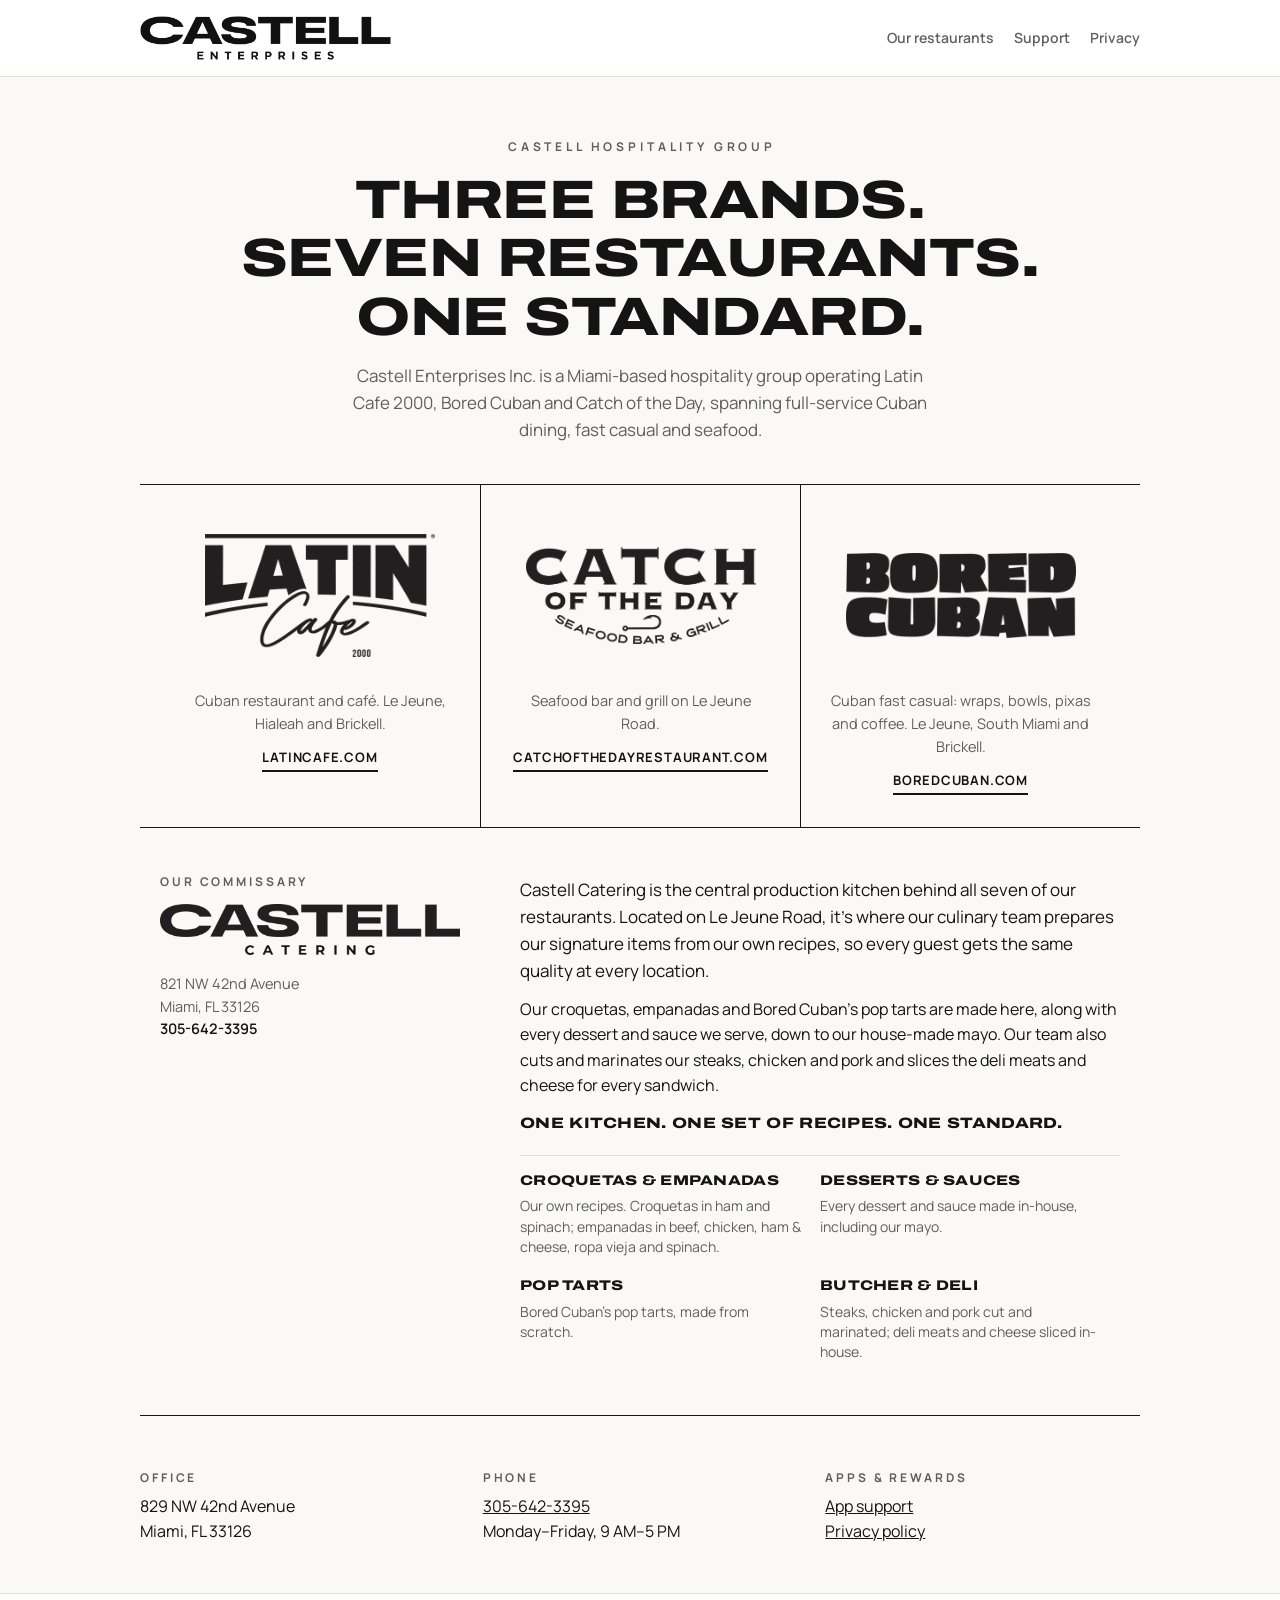
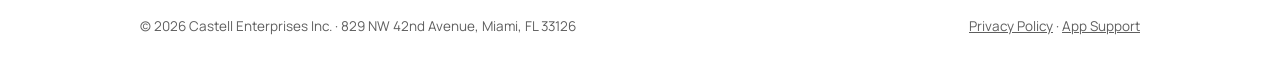
==== index.html @ cfb18355 "copy: rewrite commissary section (professional/commercial) Problem: commissary copy repeated 'from s" ====
<!doctype html><html lang="en"><head><meta charset="utf-8"><meta name="viewport" content="width=device-width,initial-scale=1"><link rel="preconnect" href="https://fonts.googleapis.com"><link rel="preconnect" href="https://fonts.gstatic.com" crossorigin><link rel="stylesheet" href="https://fonts.googleapis.com/css2?family=Archivo:wdth,wght@125,800&family=Manrope:wght@400;600;700&display=swap"><link rel="icon" href="/assets/favicon.svg" type="image/svg+xml"><link rel="stylesheet" href="/assets/site.css"><title>Castell Enterprises Inc.</title><meta name="description" content="Castell Enterprises Inc. is a Miami-based hospitality group operating Latin Cafe 2000, Bored Cuban and Catch of the Day."></head><body>
<header class="top"><div class="wrap"><a class="mark" href="/"><img src="/assets/castell-enterprises.png" alt="Castell Enterprises"></a><nav><a href="/#brands">Our restaurants</a><a href="/support/">Support</a><a href="/privacy/">Privacy</a></nav></div></header>
<section class="hero"><div class="wrap"><p class="eyebrow">Castell Hospitality Group</p><h1><span>Three brands.</span> <span>Seven restaurants.</span> <span>One standard.</span></h1><p>Castell Enterprises Inc. is a Miami-based hospitality group operating Latin Cafe 2000, Bored Cuban and Catch of the Day, spanning full-service Cuban dining, fast casual and seafood.</p></div></section>
<main id="brands">
<div class="rule"></div>
<div class="brands wrap">
<a class="brand" href="https://www.latincafe.com"><div class="logo"><img src="/assets/lc-mark.png" alt="Latin Cafe 2000"></div><p>Cuban restaurant and café. Le Jeune, Hialeah and Brickell.</p><span class="go">latincafe.com</span></a>
<a class="brand" href="https://www.catchofthedayrestaurant.com"><div class="logo"><img src="/assets/cotd-mark.png" alt="Catch of the Day"></div><p>Seafood bar and grill on Le Jeune Road.</p><span class="go">catchofthedayrestaurant.com</span></a>
<a class="brand" href="https://www.boredcuban.com"><div class="logo"><img src="/assets/bc-mark.png" alt="Bored Cuban"></div><p>Cuban fast casual: wraps, bowls, pixas and coffee. Le Jeune, South Miami and Brickell.</p><span class="go">boredcuban.com</span></a>
</div>
<div class="rule"></div>
<section class="commissary wrap">
<div class="cm-logo"><p class="label">Our commissary</p><img src="/assets/castell-catering.png" alt="Castell Catering"><p class="cm-addr">821 NW 42nd Avenue<br>Miami, FL 33126<br><a href="tel:+13056423395">305-642-3395</a></p></div>
<div class="cm-text">
<p class="lead">Castell Catering is the central production kitchen behind all seven of our restaurants. Located on Le Jeune Road, it's where our culinary team prepares our signature items from our own recipes, so every guest gets the same quality at every location.</p>
<p>Our croquetas, empanadas and Bored Cuban's pop tarts are made here, along with every dessert and sauce we serve, down to our house-made mayo. Our team also cuts and marinates our steaks, chicken and pork and slices the deli meats and cheese for every sandwich.</p>
<p class="cm-tag">One kitchen. One set of recipes. One standard.</p>
<ul class="cm-list">
<li><b>Croquetas &amp; empanadas</b><span>Our own recipes. Croquetas in ham and spinach; empanadas in beef, chicken, ham &amp; cheese, ropa vieja and spinach.</span></li>
<li><b>Desserts &amp; sauces</b><span>Every dessert and sauce made in-house, including our mayo.</span></li>
<li><b>Pop tarts</b><span>Bored Cuban's pop tarts, made from scratch.</span></li>
<li><b>Butcher &amp; deli</b><span>Steaks, chicken and pork cut and marinated; deli meats and cheese sliced in-house.</span></li>
</ul>
</div>
</section>
<div class="rule"></div>
<section class="info wrap"><div class="cols">
<div><h3>Office</h3><p>829 NW 42nd Avenue<br>Miami, FL 33126</p></div>
<div><h3>Phone</h3><p><a href="tel:+13056423395">305-642-3395</a><br>Monday–Friday, 9 AM–5 PM</p></div>
<div><h3>Apps &amp; rewards</h3><p><a href="/support/">App support</a><br><a href="/privacy/">Privacy policy</a></p></div>
</div></section>
</main>
<footer><div class="wrap"><span>© 2026 Castell Enterprises Inc. · 829 NW 42nd Avenue, Miami, FL 33126</span><span><a href="/privacy/">Privacy Policy</a> · <a href="/support/">App Support</a></span></div></footer>
</body></html>
---- assets/site.css ----
/* Monochrome, matching the Castell wordmark: black on warm white, one hairline accent */
:root{--ink:#141414;--muted:#5f5f5f;--line:#e2e0da;--paper:#faf9f6;--card:#ffffff;
--display:"Archivo",system-ui,sans-serif;--body:"Manrope",system-ui,-apple-system,"Segoe UI",sans-serif}
*{box-sizing:border-box}html{-webkit-text-size-adjust:100%}
body{margin:0;background:var(--paper);color:var(--ink);font:16px/1.6 var(--body)}
a{color:inherit}
.wrap{max-width:1040px;margin:0 auto;padding-inline:20px}
header.top{border-bottom:1px solid var(--line);background:var(--card)}
header.top .wrap{display:flex;align-items:center;justify-content:space-between;gap:16px;padding-block:16px}
.mark img{display:block;height:44px;width:auto}
nav a{color:var(--muted);text-decoration:none;font-size:14px;font-weight:600;margin-left:20px;white-space:nowrap}nav a:hover{color:var(--ink)}
.hero{padding-block:64px 40px;text-align:center}
.hero .eyebrow{font:700 12px/1 var(--body);letter-spacing:.32em;text-transform:uppercase;color:var(--muted);margin:0 auto 18px;max-width:none;padding-left:.32em}
.hero h1{font-family:var(--display);font-weight:800;font-stretch:125%;font-size:clamp(32px,6vw,58px);line-height:1.02;letter-spacing:-.01em;text-transform:uppercase;margin:0 auto 16px;max-width:820px;text-wrap:balance}
.hero p{max-width:600px;margin:0 auto;color:var(--muted);font-size:17px}
.rule{height:1px;background:var(--ink);max-width:1000px;margin:0 auto}
.brands{display:grid;grid-template-columns:repeat(3,1fr);margin:0 auto;max-width:1000px}
.brand{padding:36px 28px 32px;text-decoration:none;display:flex;flex-direction:column;align-items:center;text-align:center;border-left:1px solid var(--ink)}
.brand:first-child{border-left:0}
.brand .logo{height:150px;display:flex;align-items:center;justify-content:center;margin-bottom:18px}
.brand .logo img{max-height:130px;max-width:230px;width:auto;height:auto}
.brand p{margin:0;color:var(--muted);font-size:14.5px;max-width:260px}
.brand .go{display:inline-block;margin-top:12px;font-weight:700;font-size:13px;letter-spacing:.06em;text-transform:uppercase;border-bottom:2px solid var(--ink);padding-bottom:2px}
.brand:hover .go{opacity:.7}
section.info{padding-block:56px 48px}
.cols{display:grid;grid-template-columns:repeat(auto-fit,minmax(220px,1fr));gap:28px;max-width:1000px;margin:0 auto}
.cols h3{font:700 12px/1 var(--body);letter-spacing:.24em;text-transform:uppercase;color:var(--muted);margin:0 0 10px}
.cols p{margin:0}
footer{border-top:1px solid var(--line);padding-block:22px;color:var(--muted);font-size:13.5px;background:var(--card)}
footer .wrap{display:flex;flex-wrap:wrap;gap:8px 20px;justify-content:space-between}
footer a{color:var(--muted)}
.doc{max-width:760px;padding-block:48px 60px}
.doc h1{font-family:var(--display);font-weight:800;font-stretch:125%;text-transform:uppercase;font-size:clamp(28px,5vw,40px);line-height:1.05;margin:0 0 8px}
.doc .updated{color:var(--muted);margin:0 0 28px}
.doc h2{font:700 17px/1.3 var(--body);margin:30px 0 8px}
.doc ul{padding-left:20px}.doc li{margin:4px 0}
.loc{display:grid;grid-template-columns:repeat(auto-fit,minmax(220px,1fr));gap:14px;margin:14px 0 6px}
.loc .b{background:var(--card);border:1px solid var(--line);border-radius:10px;padding:16px 18px}
.loc .b img{height:46px;width:auto;display:block;margin-bottom:12px}
.loc .s{margin:0 0 10px;font-size:14.5px;line-height:1.45}
.loc .s:last-child{margin-bottom:0}
.loc .s b{display:block}
.loc a{text-decoration:none;font-weight:600;white-space:nowrap}
@media (max-width:760px){.brands{grid-template-columns:1fr}.brand{border-left:0;border-top:1px solid var(--ink)}.brand:first-child{border-top:0}}
@media (max-width:520px){.mark img{height:34px}nav a{margin-left:12px;font-size:13px}nav a:first-child{display:none}.hero{padding-block:44px 32px}}

.hero h1{max-width:none;font-size:clamp(20px,5.6vw,54px);line-height:1.08}.hero h1 span{display:block;white-space:nowrap}

.commissary{display:grid;grid-template-columns:minmax(220px,320px) 1fr;gap:40px;align-items:start;max-width:1000px;margin:0 auto;padding-block:48px}
.commissary .label{font:700 12px/1 var(--body);letter-spacing:.24em;text-transform:uppercase;color:var(--muted);margin:0 0 16px}
.commissary .cm-logo img{width:100%;max-width:300px;height:auto;display:block}
.commissary .lead{font-size:17px;margin:0 0 12px}
.commissary .cm-text p{margin:0 0 12px;color:var(--ink)}
.cm-list{list-style:none;padding:0;margin:20px 0 0;display:grid;grid-template-columns:repeat(2,1fr);gap:0;border-top:1px solid var(--line)}
.cm-list li{padding:14px 18px 4px 0}
.cm-list b{display:block;font-family:var(--display);font-weight:800;font-stretch:125%;text-transform:uppercase;font-size:14px;letter-spacing:.02em;margin-bottom:4px}
.cm-list span{color:var(--muted);font-size:14px;line-height:1.45;display:block}
@media (max-width:760px){.commissary{grid-template-columns:1fr;gap:20px;padding-block:36px}.cm-list{grid-template-columns:1fr}.cm-list li{padding:12px 0 0}}
.commissary .cm-addr{margin:18px 0 0;color:var(--muted);font-size:14.5px;line-height:1.55}.commissary .cm-addr a{color:var(--ink);font-weight:600;text-decoration:none}
.commissary .cm-tag{font-family:var(--display);font-weight:800;font-stretch:125%;text-transform:uppercase;font-size:15px;letter-spacing:.02em;margin:16px 0 0}
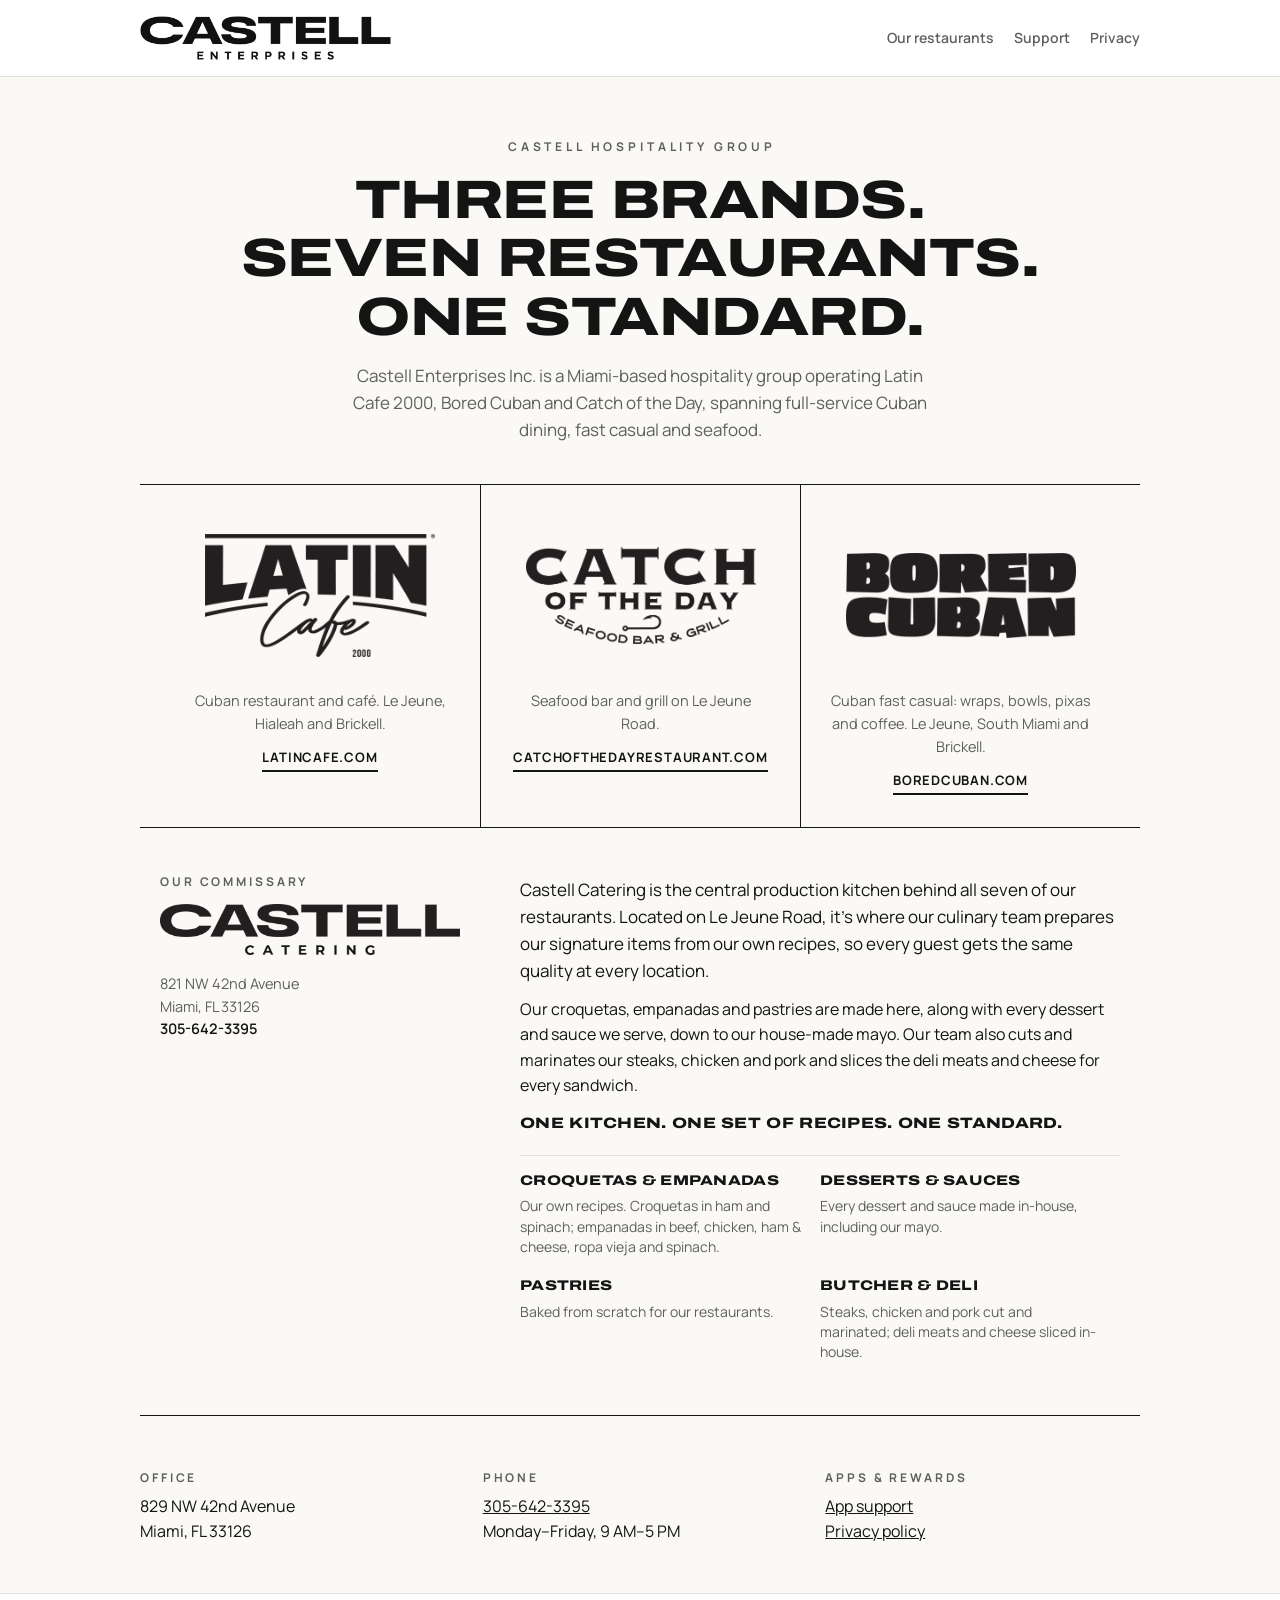
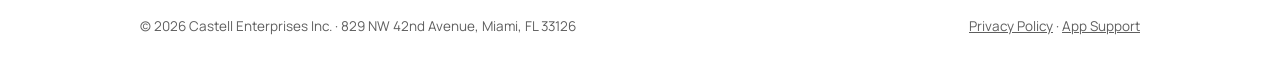
==== commit 87d2d613: "copy: generic 'pastries' instead of pop tarts Problem: Eric prefers not to name the pop tarts specif" ====
--- a/index.html
+++ b/index.html
@@ -13,12 +13,12 @@
 <div class="cm-logo"><p class="label">Our commissary</p><img src="/assets/castell-catering.png" alt="Castell Catering"><p class="cm-addr">821 NW 42nd Avenue<br>Miami, FL 33126<br><a href="tel:+13056423395">305-642-3395</a></p></div>
 <div class="cm-text">
 <p class="lead">Castell Catering is the central production kitchen behind all seven of our restaurants. Located on Le Jeune Road, it's where our culinary team prepares our signature items from our own recipes, so every guest gets the same quality at every location.</p>
-<p>Our croquetas, empanadas and Bored Cuban's pop tarts are made here, along with every dessert and sauce we serve, down to our house-made mayo. Our team also cuts and marinates our steaks, chicken and pork and slices the deli meats and cheese for every sandwich.</p>
+<p>Our croquetas, empanadas and pastries are made here, along with every dessert and sauce we serve, down to our house-made mayo. Our team also cuts and marinates our steaks, chicken and pork and slices the deli meats and cheese for every sandwich.</p>
 <p class="cm-tag">One kitchen. One set of recipes. One standard.</p>
 <ul class="cm-list">
 <li><b>Croquetas &amp; empanadas</b><span>Our own recipes. Croquetas in ham and spinach; empanadas in beef, chicken, ham &amp; cheese, ropa vieja and spinach.</span></li>
 <li><b>Desserts &amp; sauces</b><span>Every dessert and sauce made in-house, including our mayo.</span></li>
-<li><b>Pop tarts</b><span>Bored Cuban's pop tarts, made from scratch.</span></li>
+<li><b>Pastries</b><span>Baked from scratch for our restaurants.</span></li>
 <li><b>Butcher &amp; deli</b><span>Steaks, chicken and pork cut and marinated; deli meats and cheese sliced in-house.</span></li>
 </ul>
 </div>
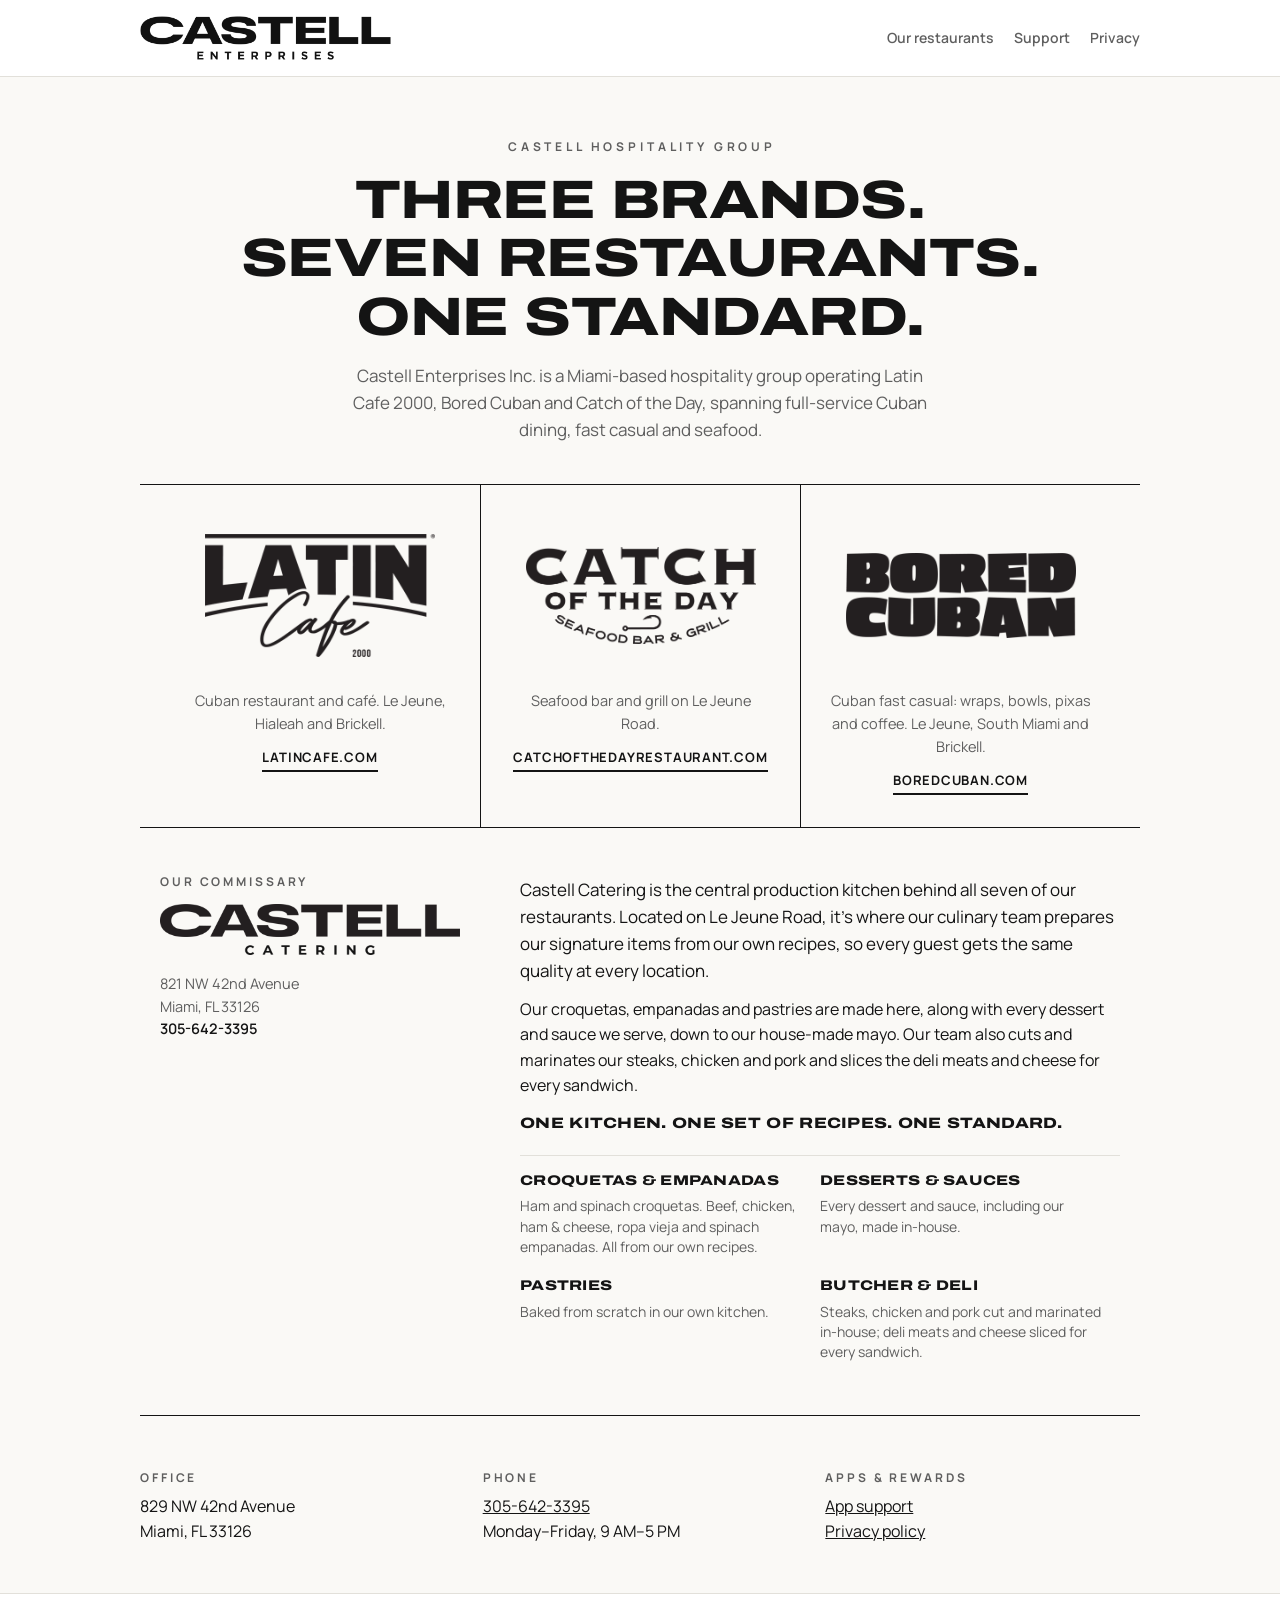
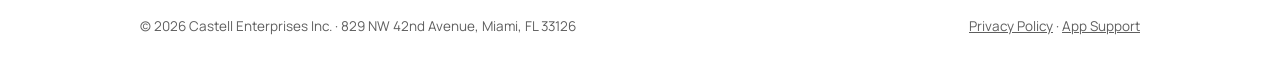
==== commit e0e9b5a4: "copy: rewrite commissary highlights Problem: 'Croquetas in ham and spinach' read awkwardly. Solution" ====
--- a/index.html
+++ b/index.html
@@ -16,10 +16,10 @@
 <p>Our croquetas, empanadas and pastries are made here, along with every dessert and sauce we serve, down to our house-made mayo. Our team also cuts and marinates our steaks, chicken and pork and slices the deli meats and cheese for every sandwich.</p>
 <p class="cm-tag">One kitchen. One set of recipes. One standard.</p>
 <ul class="cm-list">
-<li><b>Croquetas &amp; empanadas</b><span>Our own recipes. Croquetas in ham and spinach; empanadas in beef, chicken, ham &amp; cheese, ropa vieja and spinach.</span></li>
-<li><b>Desserts &amp; sauces</b><span>Every dessert and sauce made in-house, including our mayo.</span></li>
-<li><b>Pastries</b><span>Baked from scratch for our restaurants.</span></li>
-<li><b>Butcher &amp; deli</b><span>Steaks, chicken and pork cut and marinated; deli meats and cheese sliced in-house.</span></li>
+<li><b>Croquetas &amp; empanadas</b><span>Ham and spinach croquetas. Beef, chicken, ham &amp; cheese, ropa vieja and spinach empanadas. All from our own recipes.</span></li>
+<li><b>Desserts &amp; sauces</b><span>Every dessert and sauce, including our mayo, made in-house.</span></li>
+<li><b>Pastries</b><span>Baked from scratch in our own kitchen.</span></li>
+<li><b>Butcher &amp; deli</b><span>Steaks, chicken and pork cut and marinated in-house; deli meats and cheese sliced for every sandwich.</span></li>
 </ul>
 </div>
 </section>
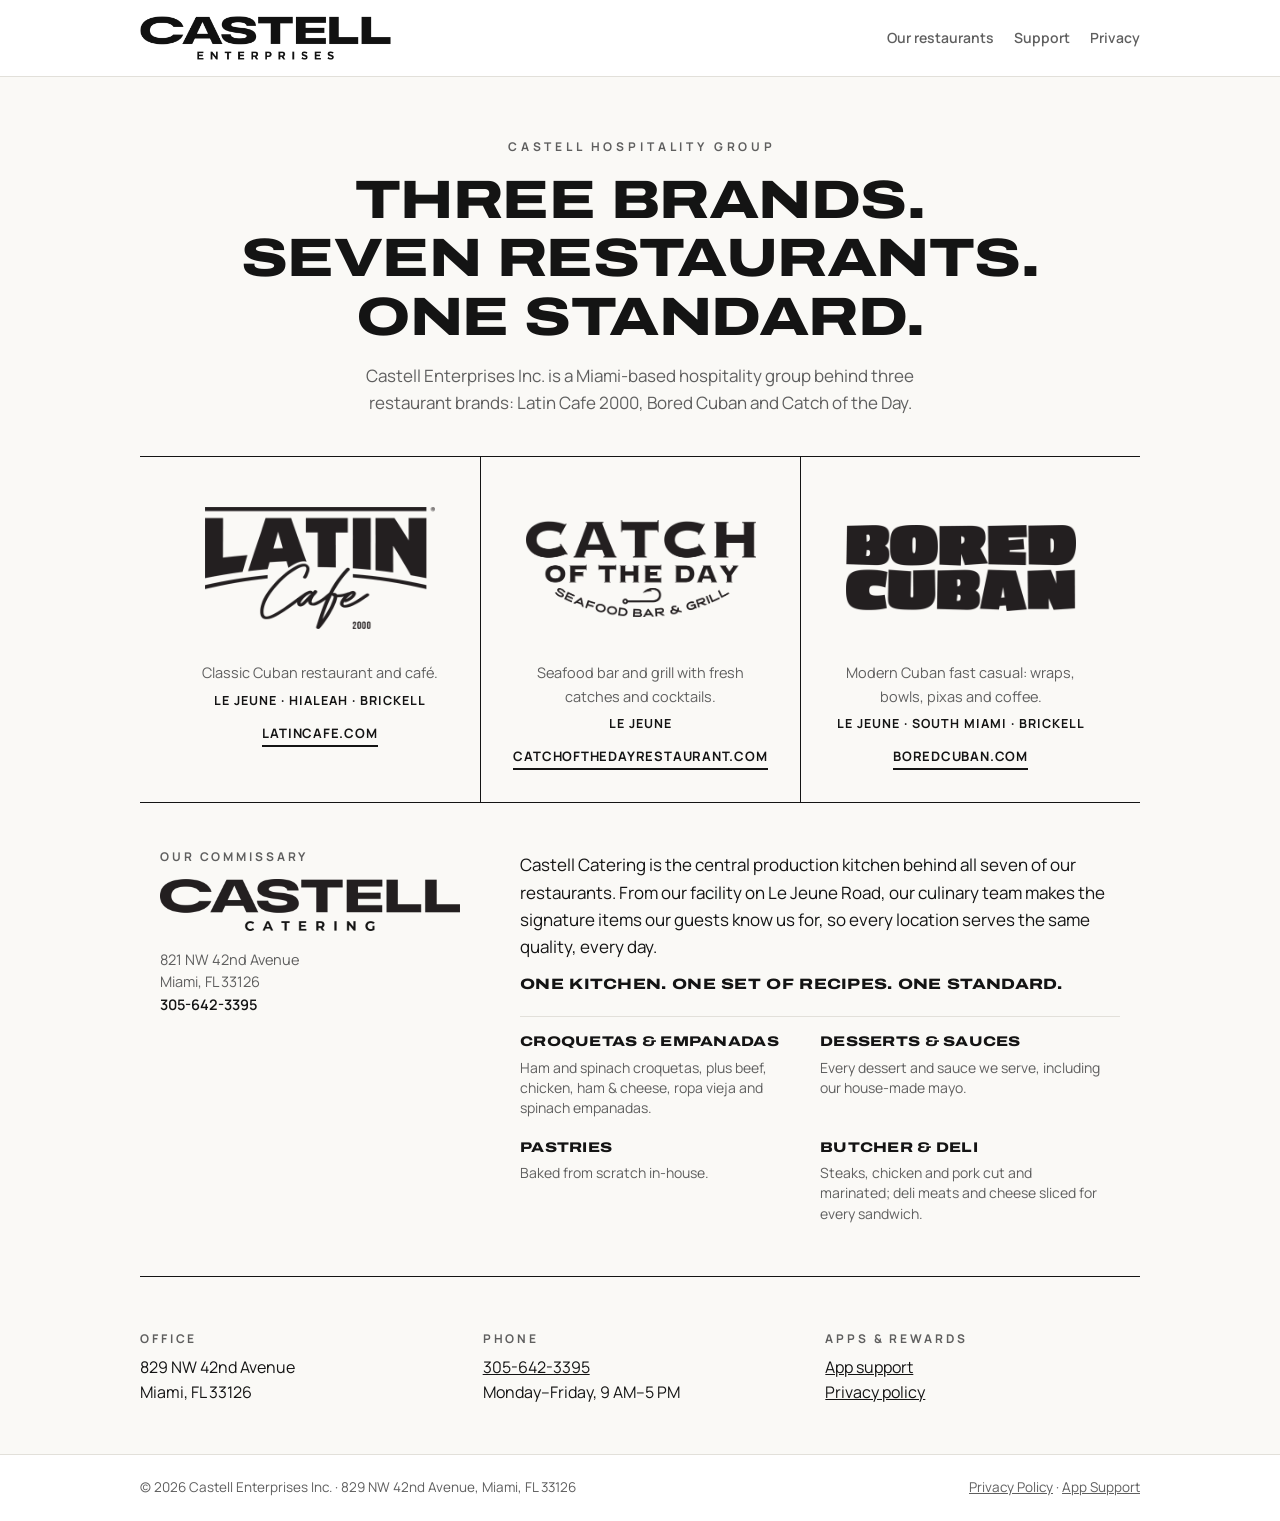
==== commit 4de33023: "copy: full polish pass (hero, brand cards, commissary) Problem: copy had awkward phrasing and repeti" ====
--- a/index.html
+++ b/index.html
@@ -1,25 +1,24 @@
 <!doctype html><html lang="en"><head><meta charset="utf-8"><meta name="viewport" content="width=device-width,initial-scale=1"><link rel="preconnect" href="https://fonts.googleapis.com"><link rel="preconnect" href="https://fonts.gstatic.com" crossorigin><link rel="stylesheet" href="https://fonts.googleapis.com/css2?family=Archivo:wdth,wght@125,800&family=Manrope:wght@400;600;700&display=swap"><link rel="icon" href="/assets/favicon.svg" type="image/svg+xml"><link rel="stylesheet" href="/assets/site.css"><title>Castell Enterprises Inc.</title><meta name="description" content="Castell Enterprises Inc. is a Miami-based hospitality group operating Latin Cafe 2000, Bored Cuban and Catch of the Day."></head><body>
 <header class="top"><div class="wrap"><a class="mark" href="/"><img src="/assets/castell-enterprises.png" alt="Castell Enterprises"></a><nav><a href="/#brands">Our restaurants</a><a href="/support/">Support</a><a href="/privacy/">Privacy</a></nav></div></header>
-<section class="hero"><div class="wrap"><p class="eyebrow">Castell Hospitality Group</p><h1><span>Three brands.</span> <span>Seven restaurants.</span> <span>One standard.</span></h1><p>Castell Enterprises Inc. is a Miami-based hospitality group operating Latin Cafe 2000, Bored Cuban and Catch of the Day, spanning full-service Cuban dining, fast casual and seafood.</p></div></section>
+<section class="hero"><div class="wrap"><p class="eyebrow">Castell Hospitality Group</p><h1><span>Three brands.</span> <span>Seven restaurants.</span> <span>One standard.</span></h1><p>Castell Enterprises Inc. is a Miami-based hospitality group behind three restaurant brands: Latin Cafe 2000, Bored Cuban and Catch of the Day.</p></div></section>
 <main id="brands">
 <div class="rule"></div>
 <div class="brands wrap">
-<a class="brand" href="https://www.latincafe.com"><div class="logo"><img src="/assets/lc-mark.png" alt="Latin Cafe 2000"></div><p>Cuban restaurant and café. Le Jeune, Hialeah and Brickell.</p><span class="go">latincafe.com</span></a>
-<a class="brand" href="https://www.catchofthedayrestaurant.com"><div class="logo"><img src="/assets/cotd-mark.png" alt="Catch of the Day"></div><p>Seafood bar and grill on Le Jeune Road.</p><span class="go">catchofthedayrestaurant.com</span></a>
-<a class="brand" href="https://www.boredcuban.com"><div class="logo"><img src="/assets/bc-mark.png" alt="Bored Cuban"></div><p>Cuban fast casual: wraps, bowls, pixas and coffee. Le Jeune, South Miami and Brickell.</p><span class="go">boredcuban.com</span></a>
+<a class="brand" href="https://www.latincafe.com"><div class="logo"><img src="/assets/lc-mark.png" alt="Latin Cafe 2000"></div><p>Classic Cuban restaurant and café.</p><p class="locs">Le Jeune · Hialeah · Brickell</p><span class="go">latincafe.com</span></a>
+<a class="brand" href="https://www.catchofthedayrestaurant.com"><div class="logo"><img src="/assets/cotd-mark.png" alt="Catch of the Day"></div><p>Seafood bar and grill with fresh catches and cocktails.</p><p class="locs">Le Jeune</p><span class="go">catchofthedayrestaurant.com</span></a>
+<a class="brand" href="https://www.boredcuban.com"><div class="logo"><img src="/assets/bc-mark.png" alt="Bored Cuban"></div><p>Modern Cuban fast casual: wraps, bowls, pixas and coffee.</p><p class="locs">Le Jeune · South Miami · Brickell</p><span class="go">boredcuban.com</span></a>
 </div>
 <div class="rule"></div>
 <section class="commissary wrap">
 <div class="cm-logo"><p class="label">Our commissary</p><img src="/assets/castell-catering.png" alt="Castell Catering"><p class="cm-addr">821 NW 42nd Avenue<br>Miami, FL 33126<br><a href="tel:+13056423395">305-642-3395</a></p></div>
 <div class="cm-text">
-<p class="lead">Castell Catering is the central production kitchen behind all seven of our restaurants. Located on Le Jeune Road, it's where our culinary team prepares our signature items from our own recipes, so every guest gets the same quality at every location.</p>
-<p>Our croquetas, empanadas and pastries are made here, along with every dessert and sauce we serve, down to our house-made mayo. Our team also cuts and marinates our steaks, chicken and pork and slices the deli meats and cheese for every sandwich.</p>
+<p class="lead">Castell Catering is the central production kitchen behind all seven of our restaurants. From our facility on Le Jeune Road, our culinary team makes the signature items our guests know us for, so every location serves the same quality, every day.</p>
 <p class="cm-tag">One kitchen. One set of recipes. One standard.</p>
 <ul class="cm-list">
-<li><b>Croquetas &amp; empanadas</b><span>Ham and spinach croquetas. Beef, chicken, ham &amp; cheese, ropa vieja and spinach empanadas. All from our own recipes.</span></li>
-<li><b>Desserts &amp; sauces</b><span>Every dessert and sauce, including our mayo, made in-house.</span></li>
-<li><b>Pastries</b><span>Baked from scratch in our own kitchen.</span></li>
-<li><b>Butcher &amp; deli</b><span>Steaks, chicken and pork cut and marinated in-house; deli meats and cheese sliced for every sandwich.</span></li>
+<li><b>Croquetas &amp; empanadas</b><span>Ham and spinach croquetas, plus beef, chicken, ham &amp; cheese, ropa vieja and spinach empanadas.</span></li>
+<li><b>Desserts &amp; sauces</b><span>Every dessert and sauce we serve, including our house-made mayo.</span></li>
+<li><b>Pastries</b><span>Baked from scratch in-house.</span></li>
+<li><b>Butcher &amp; deli</b><span>Steaks, chicken and pork cut and marinated; deli meats and cheese sliced for every sandwich.</span></li>
 </ul>
 </div>
 </section>
--- a/assets/site.css
+++ b/assets/site.css
@@ -58,3 +58,5 @@
 @media (max-width:760px){.commissary{grid-template-columns:1fr;gap:20px;padding-block:36px}.cm-list{grid-template-columns:1fr}.cm-list li{padding:12px 0 0}}
 .commissary .cm-addr{margin:18px 0 0;color:var(--muted);font-size:14.5px;line-height:1.55}.commissary .cm-addr a{color:var(--ink);font-weight:600;text-decoration:none}
 .commissary .cm-tag{font-family:var(--display);font-weight:800;font-stretch:125%;text-transform:uppercase;font-size:15px;letter-spacing:.02em;margin:16px 0 0}
+.brand p.locs{margin-top:6px;font-size:12.5px;font-weight:700;letter-spacing:.08em;text-transform:uppercase;color:var(--ink)}
+.commissary .cm-tag{margin:18px 0 0}
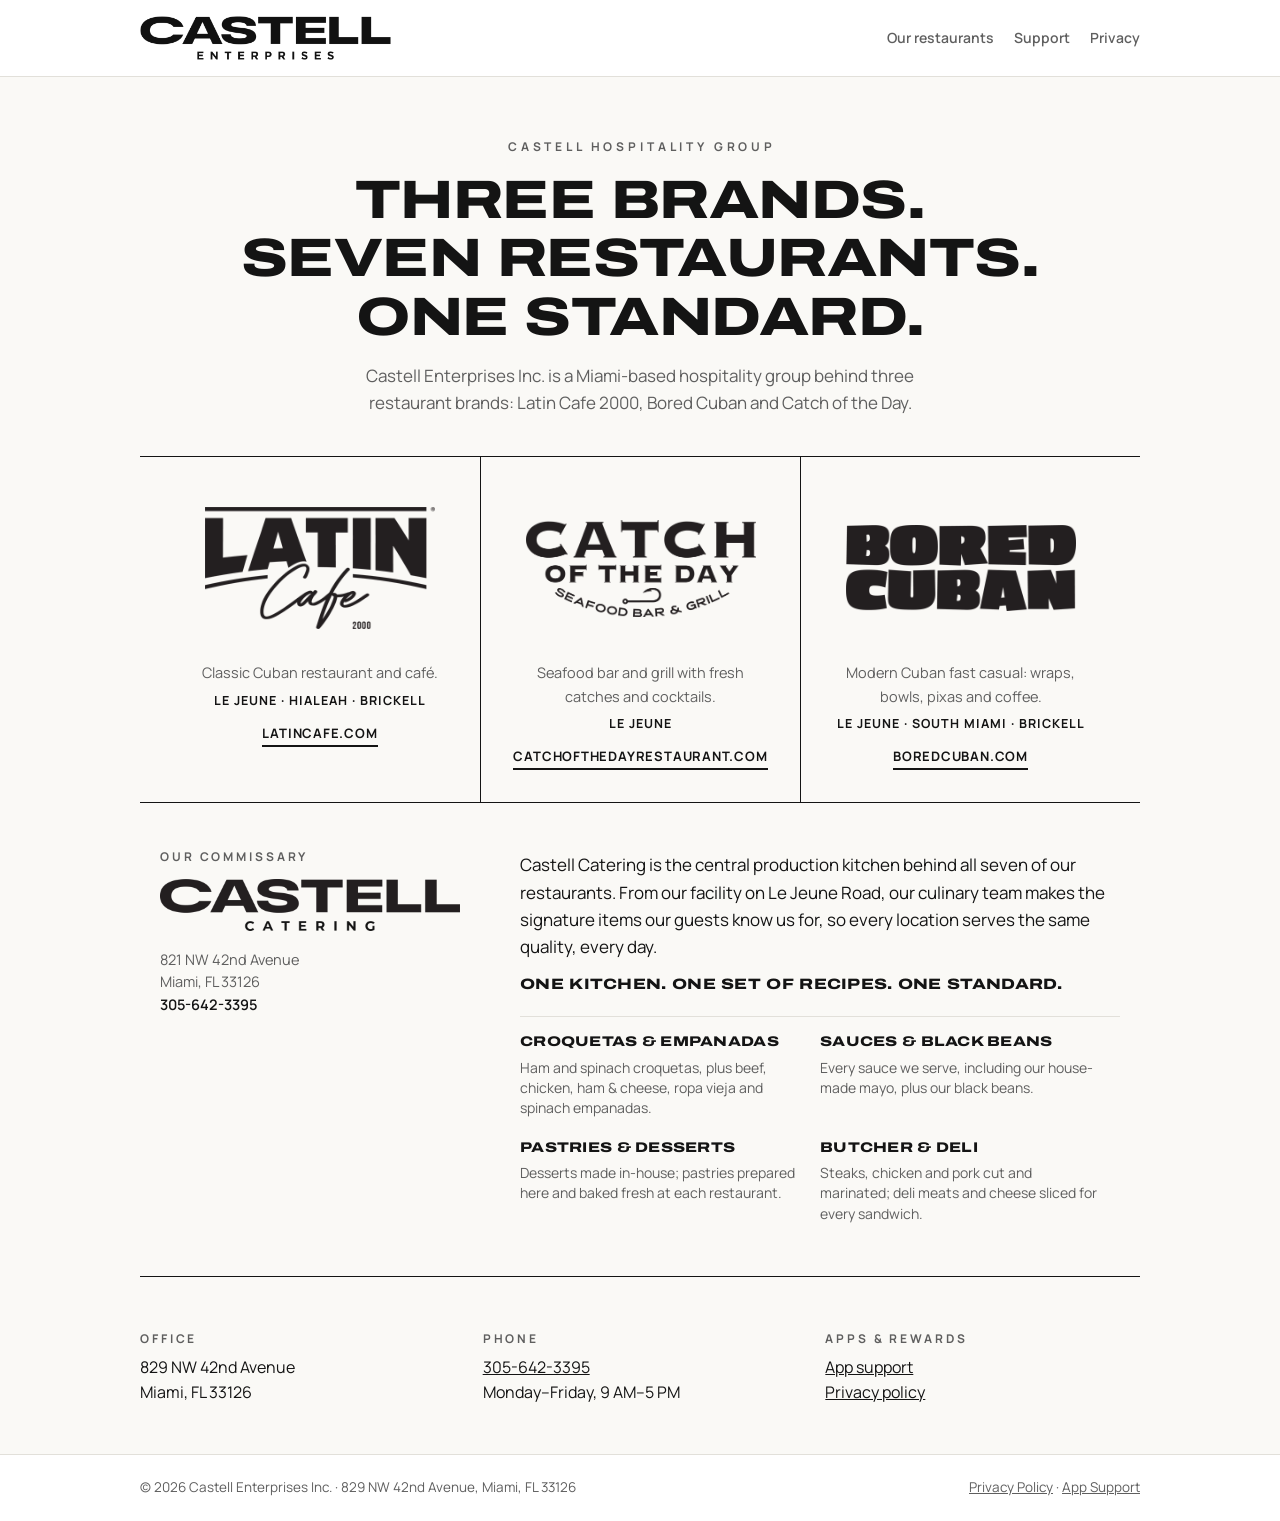
==== commit 3c2f47ff: "copy: pastries baked at each restaurant; add black beans Problem: pastries are prepared at the commi" ====
--- a/index.html
+++ b/index.html
@@ -16,8 +16,8 @@
 <p class="cm-tag">One kitchen. One set of recipes. One standard.</p>
 <ul class="cm-list">
 <li><b>Croquetas &amp; empanadas</b><span>Ham and spinach croquetas, plus beef, chicken, ham &amp; cheese, ropa vieja and spinach empanadas.</span></li>
-<li><b>Desserts &amp; sauces</b><span>Every dessert and sauce we serve, including our house-made mayo.</span></li>
-<li><b>Pastries</b><span>Baked from scratch in-house.</span></li>
+<li><b>Sauces &amp; black beans</b><span>Every sauce we serve, including our house-made mayo, plus our black beans.</span></li>
+<li><b>Pastries &amp; desserts</b><span>Desserts made in-house; pastries prepared here and baked fresh at each restaurant.</span></li>
 <li><b>Butcher &amp; deli</b><span>Steaks, chicken and pork cut and marinated; deli meats and cheese sliced for every sandwich.</span></li>
 </ul>
 </div>
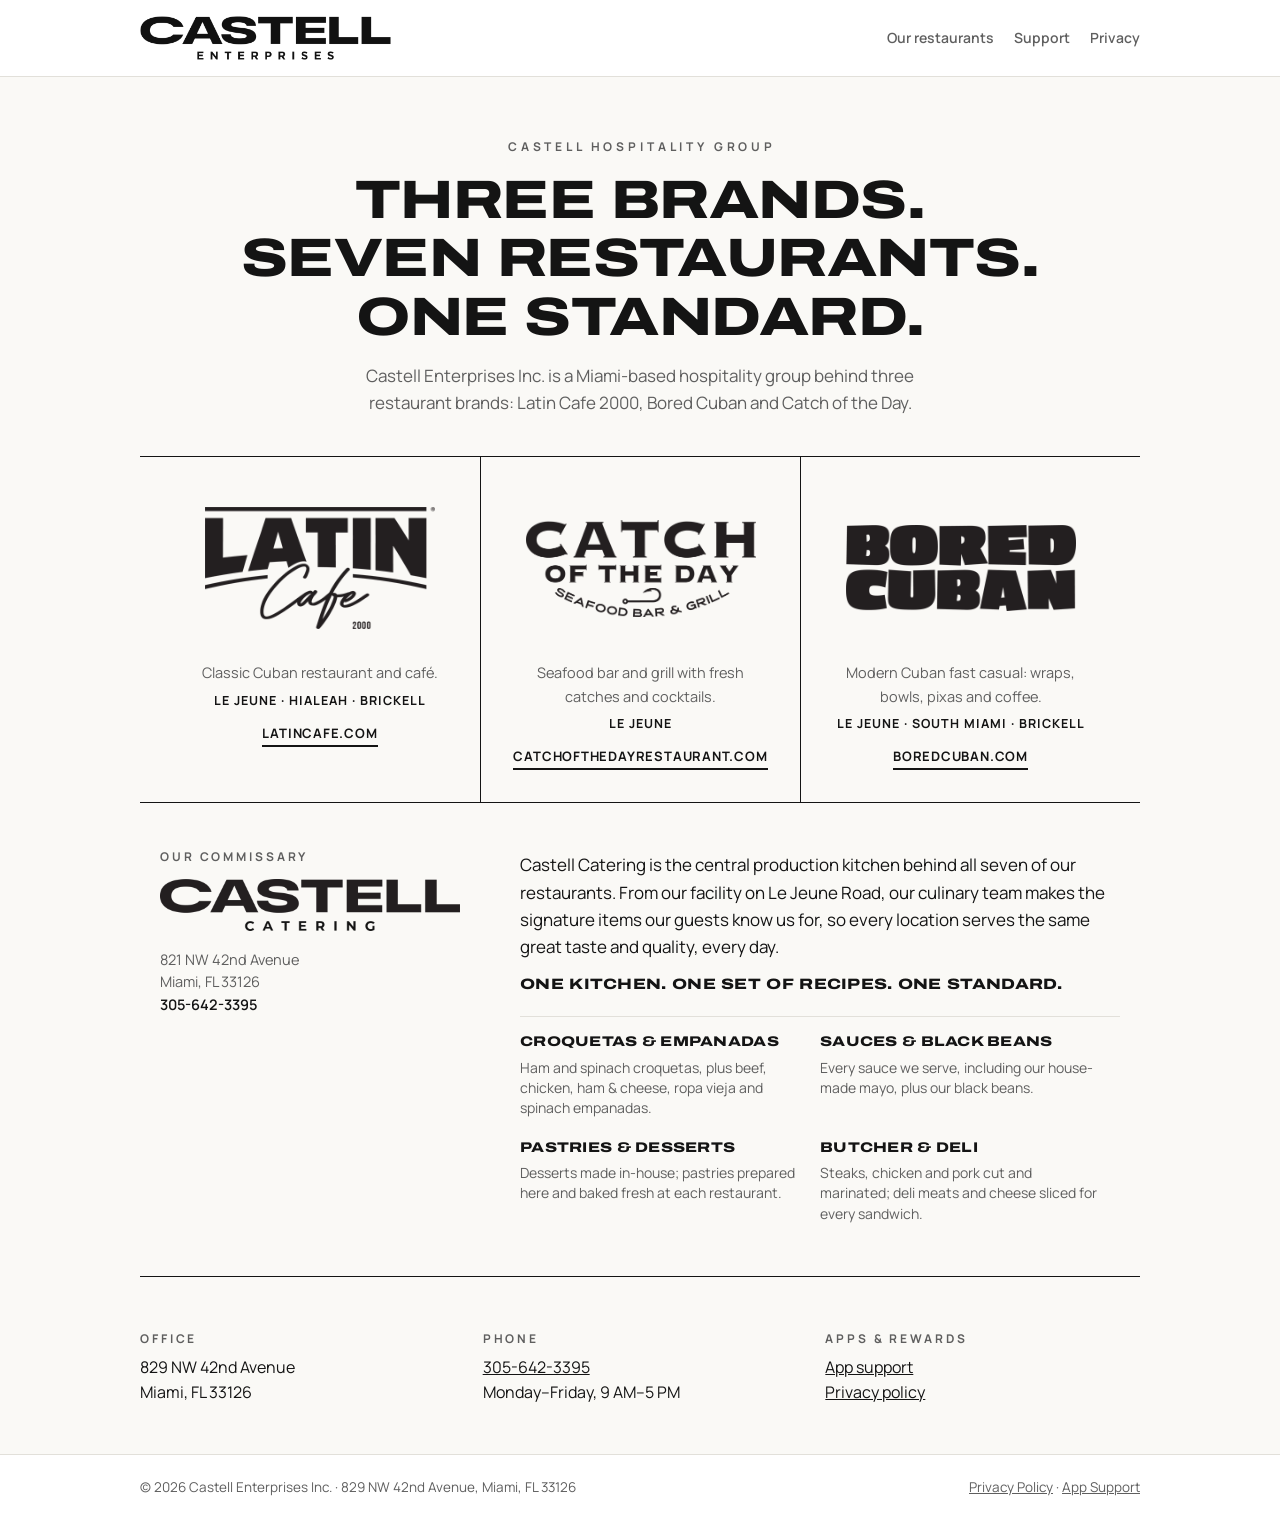
==== commit 10ad1bae: "copy: 'same great taste and quality' Problem: Eric wanted taste called out alongside consistency. So" ====
--- a/index.html
+++ b/index.html
@@ -12,7 +12,7 @@
 <section class="commissary wrap">
 <div class="cm-logo"><p class="label">Our commissary</p><img src="/assets/castell-catering.png" alt="Castell Catering"><p class="cm-addr">821 NW 42nd Avenue<br>Miami, FL 33126<br><a href="tel:+13056423395">305-642-3395</a></p></div>
 <div class="cm-text">
-<p class="lead">Castell Catering is the central production kitchen behind all seven of our restaurants. From our facility on Le Jeune Road, our culinary team makes the signature items our guests know us for, so every location serves the same quality, every day.</p>
+<p class="lead">Castell Catering is the central production kitchen behind all seven of our restaurants. From our facility on Le Jeune Road, our culinary team makes the signature items our guests know us for, so every location serves the same great taste and quality, every day.</p>
 <p class="cm-tag">One kitchen. One set of recipes. One standard.</p>
 <ul class="cm-list">
 <li><b>Croquetas &amp; empanadas</b><span>Ham and spinach croquetas, plus beef, chicken, ham &amp; cheese, ropa vieja and spinach empanadas.</span></li>
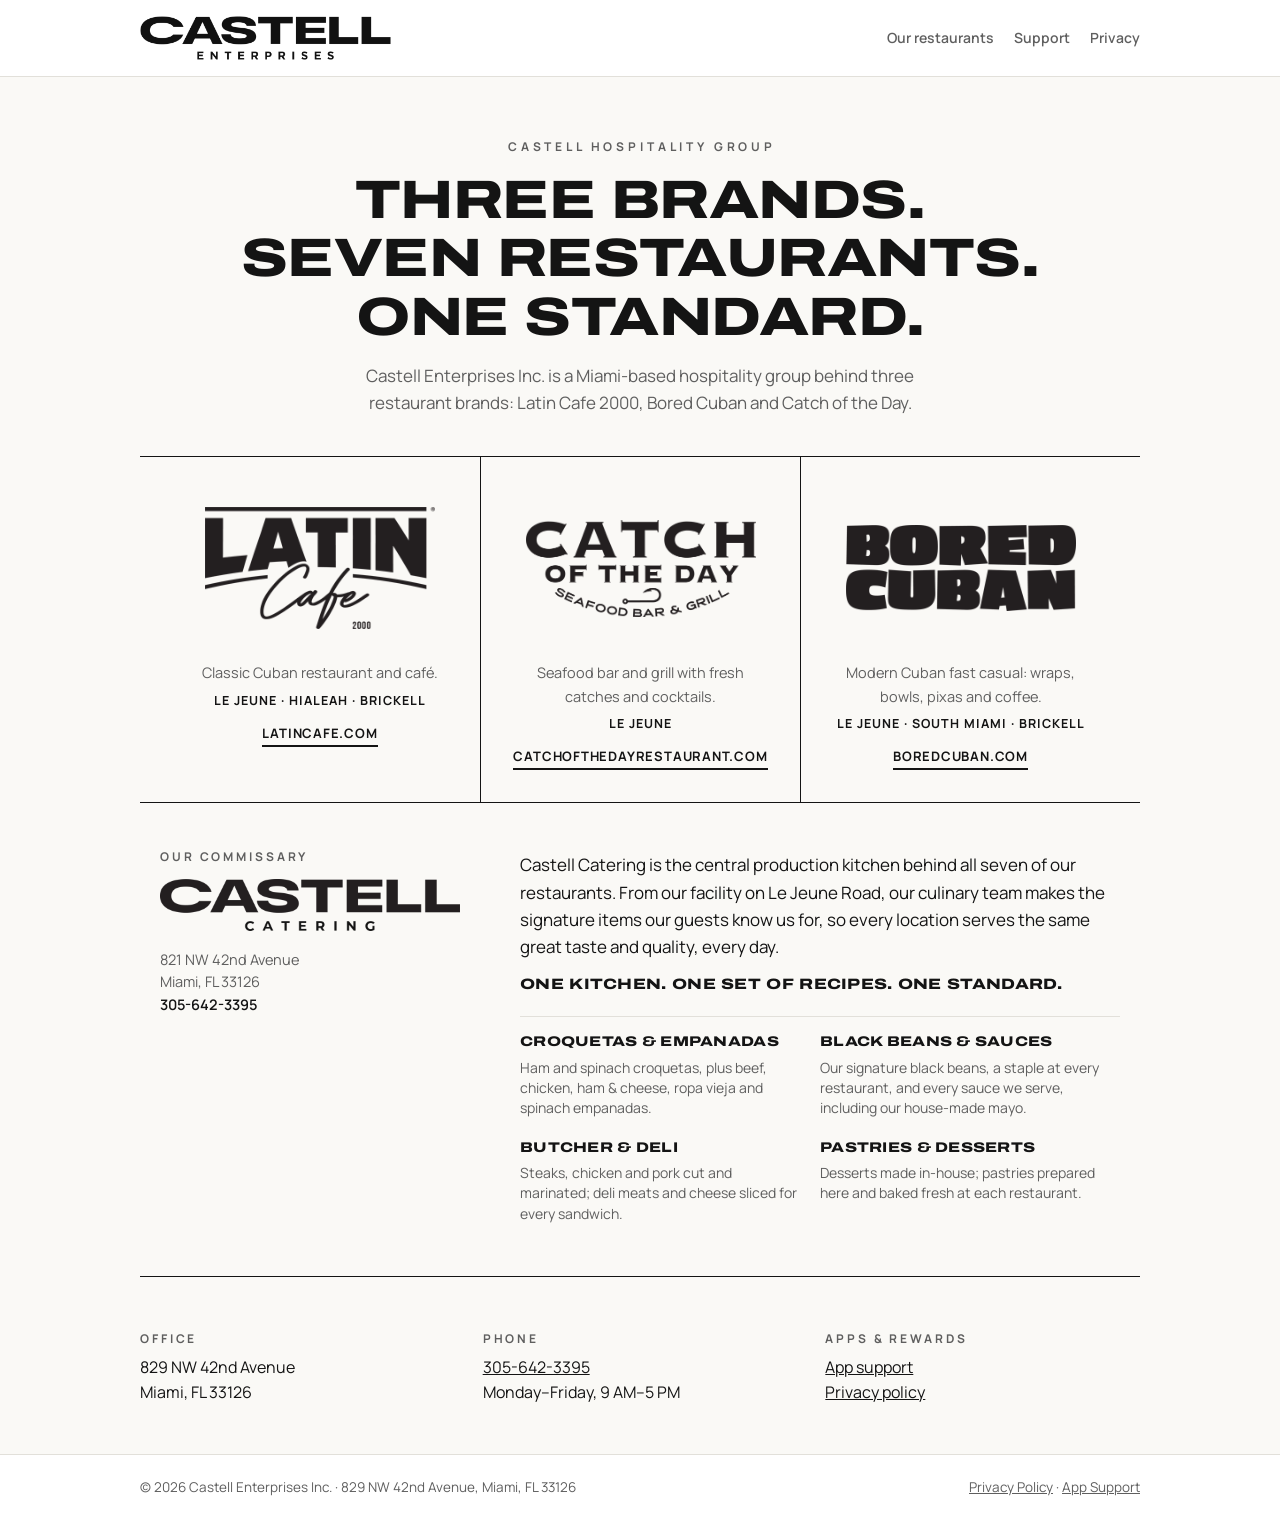
==== commit d5d9506e: "copy: feature black beans as a signature product Problem: 'plus our black beans' read like an add-on" ====
--- a/index.html
+++ b/index.html
@@ -16,9 +16,9 @@
 <p class="cm-tag">One kitchen. One set of recipes. One standard.</p>
 <ul class="cm-list">
 <li><b>Croquetas &amp; empanadas</b><span>Ham and spinach croquetas, plus beef, chicken, ham &amp; cheese, ropa vieja and spinach empanadas.</span></li>
-<li><b>Sauces &amp; black beans</b><span>Every sauce we serve, including our house-made mayo, plus our black beans.</span></li>
+<li><b>Black beans &amp; sauces</b><span>Our signature black beans, a staple at every restaurant, and every sauce we serve, including our house-made mayo.</span></li>
+<li><b>Butcher &amp; deli</b><span>Steaks, chicken and pork cut and marinated; deli meats and cheese sliced for every sandwich.</span></li>
 <li><b>Pastries &amp; desserts</b><span>Desserts made in-house; pastries prepared here and baked fresh at each restaurant.</span></li>
-<li><b>Butcher &amp; deli</b><span>Steaks, chicken and pork cut and marinated; deli meats and cheese sliced for every sandwich.</span></li>
 </ul>
 </div>
 </section>
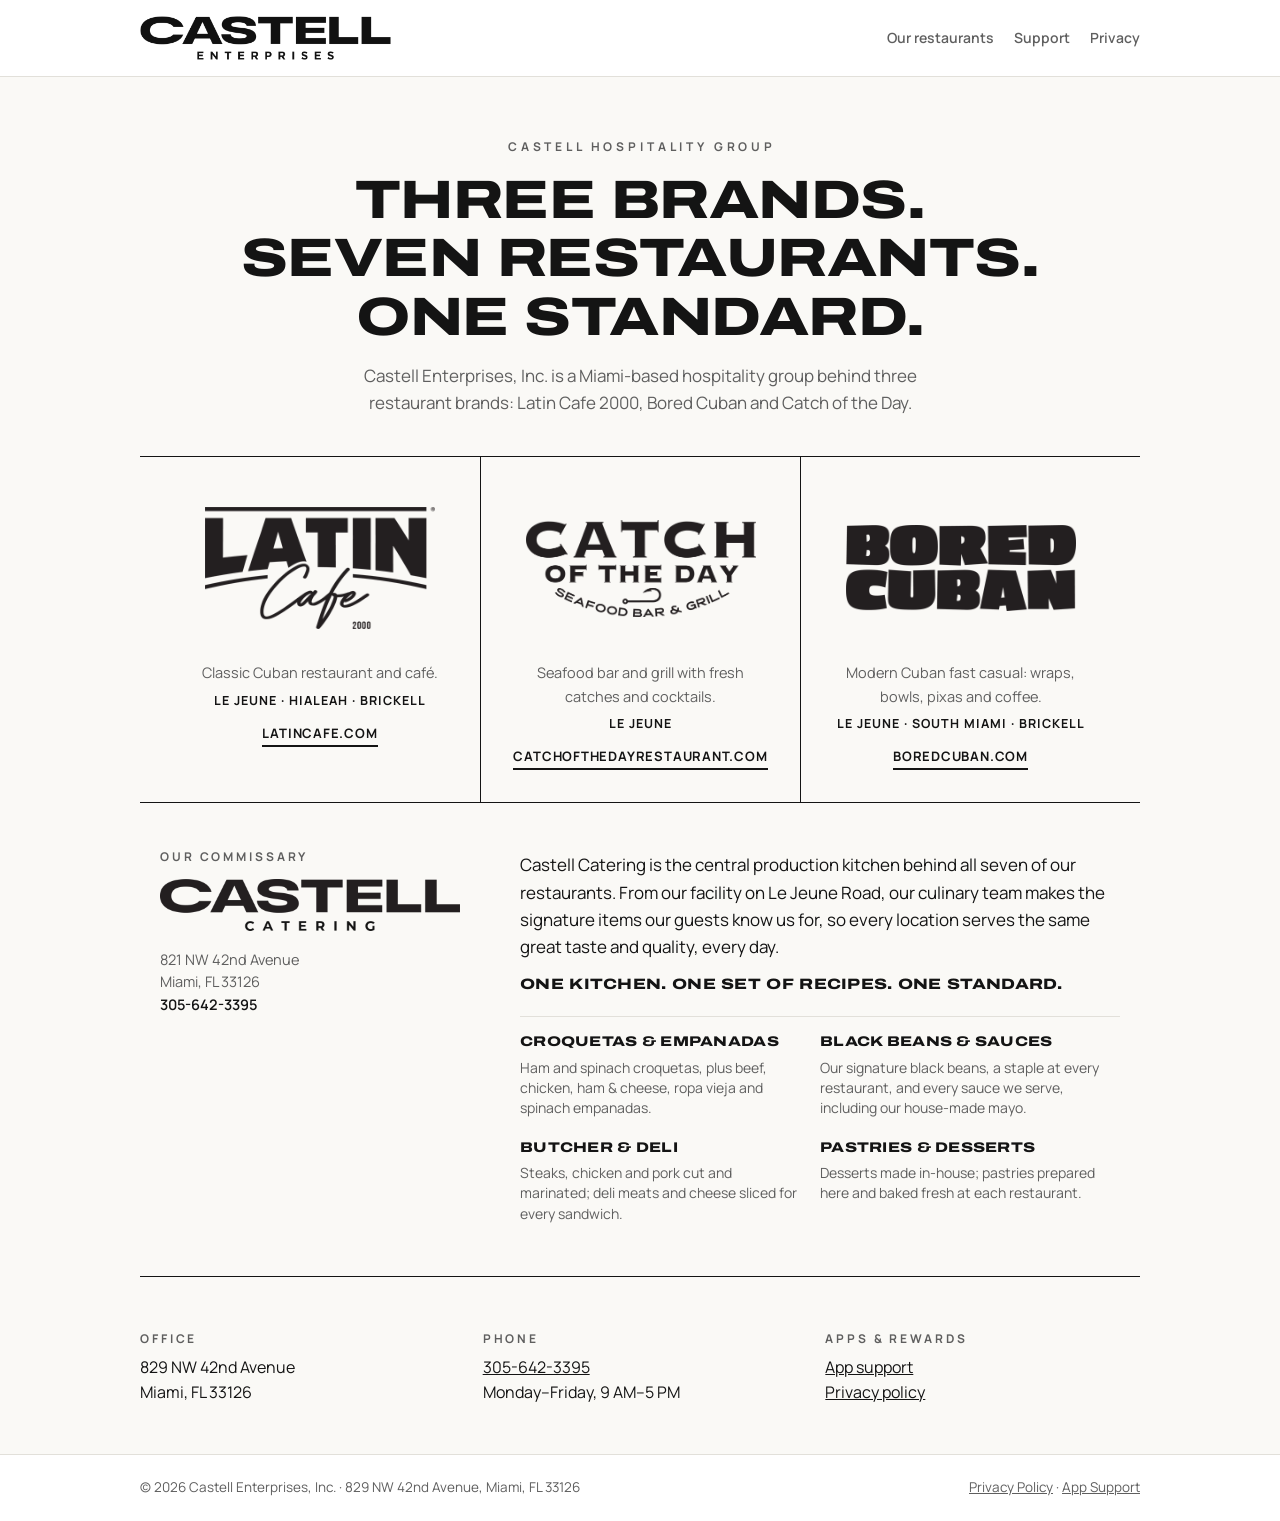
==== commit 5ece2972: "copy: legal name 'Castell Enterprises, Inc.' to match D&B record Problem: D&B / Apple enrollment sho" ====
--- a/index.html
+++ b/index.html
@@ -1,6 +1,6 @@
-<!doctype html><html lang="en"><head><meta charset="utf-8"><meta name="viewport" content="width=device-width,initial-scale=1"><link rel="preconnect" href="https://fonts.googleapis.com"><link rel="preconnect" href="https://fonts.gstatic.com" crossorigin><link rel="stylesheet" href="https://fonts.googleapis.com/css2?family=Archivo:wdth,wght@125,800&family=Manrope:wght@400;600;700&display=swap"><link rel="icon" href="/assets/favicon.svg" type="image/svg+xml"><link rel="stylesheet" href="/assets/site.css"><title>Castell Enterprises Inc.</title><meta name="description" content="Castell Enterprises Inc. is a Miami-based hospitality group operating Latin Cafe 2000, Bored Cuban and Catch of the Day."></head><body>
+<!doctype html><html lang="en"><head><meta charset="utf-8"><meta name="viewport" content="width=device-width,initial-scale=1"><link rel="preconnect" href="https://fonts.googleapis.com"><link rel="preconnect" href="https://fonts.gstatic.com" crossorigin><link rel="stylesheet" href="https://fonts.googleapis.com/css2?family=Archivo:wdth,wght@125,800&family=Manrope:wght@400;600;700&display=swap"><link rel="icon" href="/assets/favicon.svg" type="image/svg+xml"><link rel="stylesheet" href="/assets/site.css"><title>Castell Enterprises, Inc.</title><meta name="description" content="Castell Enterprises, Inc. is a Miami-based hospitality group operating Latin Cafe 2000, Bored Cuban and Catch of the Day."></head><body>
 <header class="top"><div class="wrap"><a class="mark" href="/"><img src="/assets/castell-enterprises.png" alt="Castell Enterprises"></a><nav><a href="/#brands">Our restaurants</a><a href="/support/">Support</a><a href="/privacy/">Privacy</a></nav></div></header>
-<section class="hero"><div class="wrap"><p class="eyebrow">Castell Hospitality Group</p><h1><span>Three brands.</span> <span>Seven restaurants.</span> <span>One standard.</span></h1><p>Castell Enterprises Inc. is a Miami-based hospitality group behind three restaurant brands: Latin Cafe 2000, Bored Cuban and Catch of the Day.</p></div></section>
+<section class="hero"><div class="wrap"><p class="eyebrow">Castell Hospitality Group</p><h1><span>Three brands.</span> <span>Seven restaurants.</span> <span>One standard.</span></h1><p>Castell Enterprises, Inc. is a Miami-based hospitality group behind three restaurant brands: Latin Cafe 2000, Bored Cuban and Catch of the Day.</p></div></section>
 <main id="brands">
 <div class="rule"></div>
 <div class="brands wrap">
@@ -29,5 +29,5 @@
 <div><h3>Apps &amp; rewards</h3><p><a href="/support/">App support</a><br><a href="/privacy/">Privacy policy</a></p></div>
 </div></section>
 </main>
-<footer><div class="wrap"><span>© 2026 Castell Enterprises Inc. · 829 NW 42nd Avenue, Miami, FL 33126</span><span><a href="/privacy/">Privacy Policy</a> · <a href="/support/">App Support</a></span></div></footer>
+<footer><div class="wrap"><span>© 2026 Castell Enterprises, Inc. · 829 NW 42nd Avenue, Miami, FL 33126</span><span><a href="/privacy/">Privacy Policy</a> · <a href="/support/">App Support</a></span></div></footer>
 </body></html>
